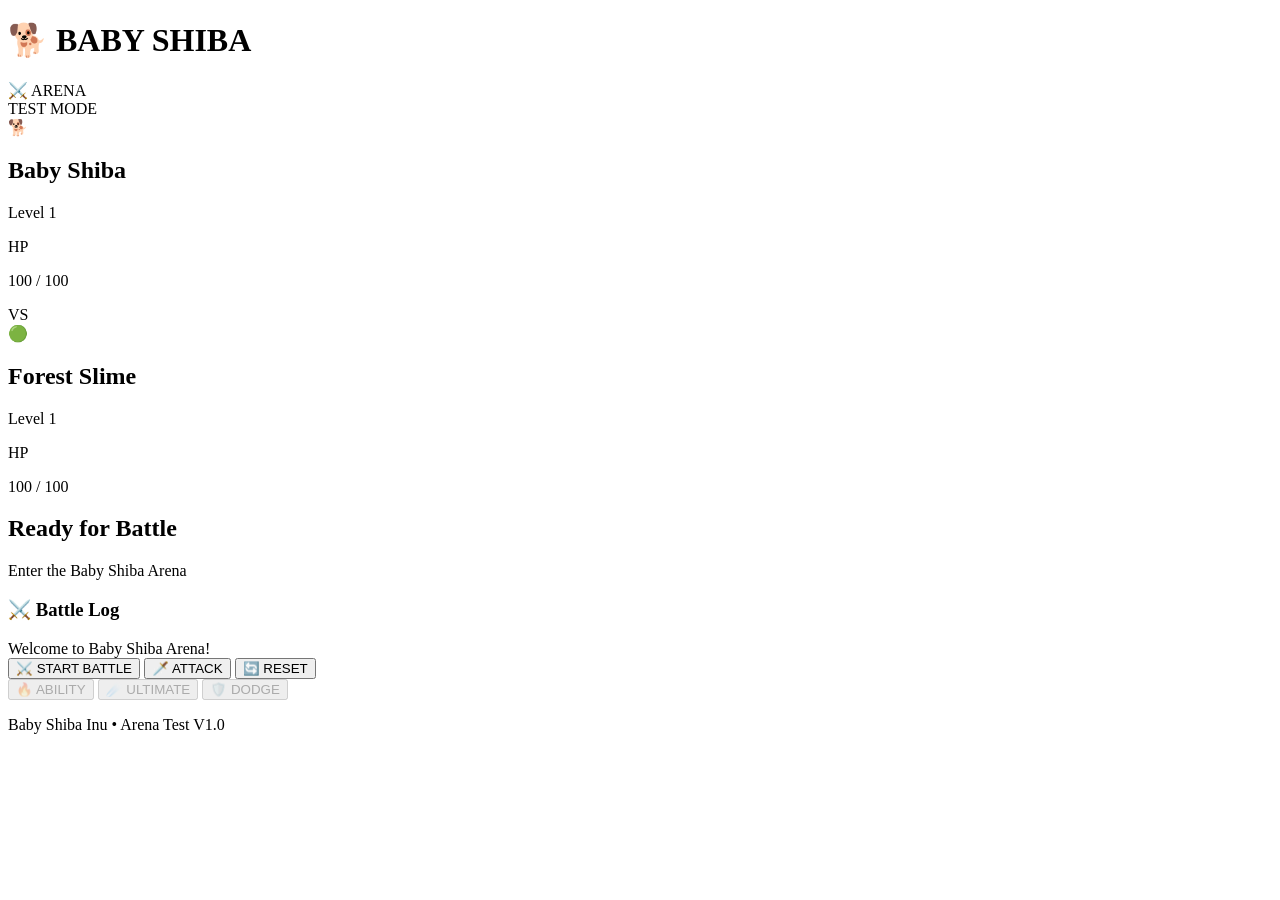
==== arena.html @ e3e22c61 "Create arena.html" ====
<!DOCTYPE html>
<html lang="en">

<head>
    <meta charset="UTF-8">

    <meta
        name="viewport"
        content="width=device-width, initial-scale=1.0"
    >

    <title>Baby Shiba Arena</title>

    <link rel="stylesheet" href="arena.css">
</head>

<body>

    <!-- =====================================
         BABY SHIBA ARENA
    ====================================== -->

    <main class="arena">

        <!-- HEADER -->

        <header class="arena-header">

            <div class="logo-area">
                <h1>🐕 BABY SHIBA</h1>
                <span>⚔️ ARENA</span>
            </div>

            <div class="test-badge">
                TEST MODE
            </div>

        </header>


        <!-- HERO SECTION -->

        <section class="battle-area">

            <!-- PLAYER -->

            <div class="fighter player">

                <div class="character-icon">
                    🐕
                </div>

                <h2>Baby Shiba</h2>

                <p class="level">
                    Level 1
                </p>

                <div class="stat-label">
                    HP
                </div>

                <div class="health-bar">
                    <div
                        id="player-hp-bar"
                        class="health-fill player-hp"
                    ></div>
                </div>

                <p id="player-hp">
                    100 / 100
                </p>

            </div>


            <!-- VS -->

            <div class="vs">
                VS
            </div>


            <!-- ENEMY -->

            <div class="fighter enemy">

                <div class="character-icon">
                    🟢
                </div>

                <h2>Forest Slime</h2>

                <p class="level">
                    Level 1
                </p>

                <div class="stat-label">
                    HP
                </div>

                <div class="health-bar">
                    <div
                        id="enemy-hp-bar"
                        class="health-fill enemy-hp"
                    ></div>
                </div>

                <p id="enemy-hp">
                    100 / 100
                </p>

            </div>

        </section>


        <!-- BATTLE MESSAGE -->

        <section class="battle-message">

            <h2 id="battle-status">
                Ready for Battle
            </h2>

            <p id="battle-subtitle">
                Enter the Baby Shiba Arena
            </p>

        </section>


        <!-- BATTLE LOG -->

        <section class="battle-log-section">

            <h3>⚔️ Battle Log</h3>

            <div id="battle-log">

                <div>
                    Welcome to Baby Shiba Arena!
                </div>

            </div>

        </section>


        <!-- CONTROLS -->

        <section class="battle-controls">

            <button
                class="start-button"
                onclick="startArenaBattle()"
            >
                ⚔️ START BATTLE
            </button>

            <button
                class="attack-button"
                onclick="playerAttack()"
            >
                🗡️ ATTACK
            </button>

            <button
                class="reset-button"
                onclick="resetArena()"
            >
                🔄 RESET
            </button>

        </section>


        <!-- FUTURE ABILITIES -->

        <section class="future-controls">

            <button disabled>
                🔥 ABILITY
            </button>

            <button disabled>
                ☄️ ULTIMATE
            </button>

            <button disabled>
                🛡️ DODGE
            </button>

        </section>


        <!-- FOOTER -->

        <footer>

            <p>
                Baby Shiba Inu • Arena Test V1.0
            </p>

        </footer>

    </main>


    <!-- ARENA JAVASCRIPT -->

    <script src="arena.js"></script>

</body>

              </html>
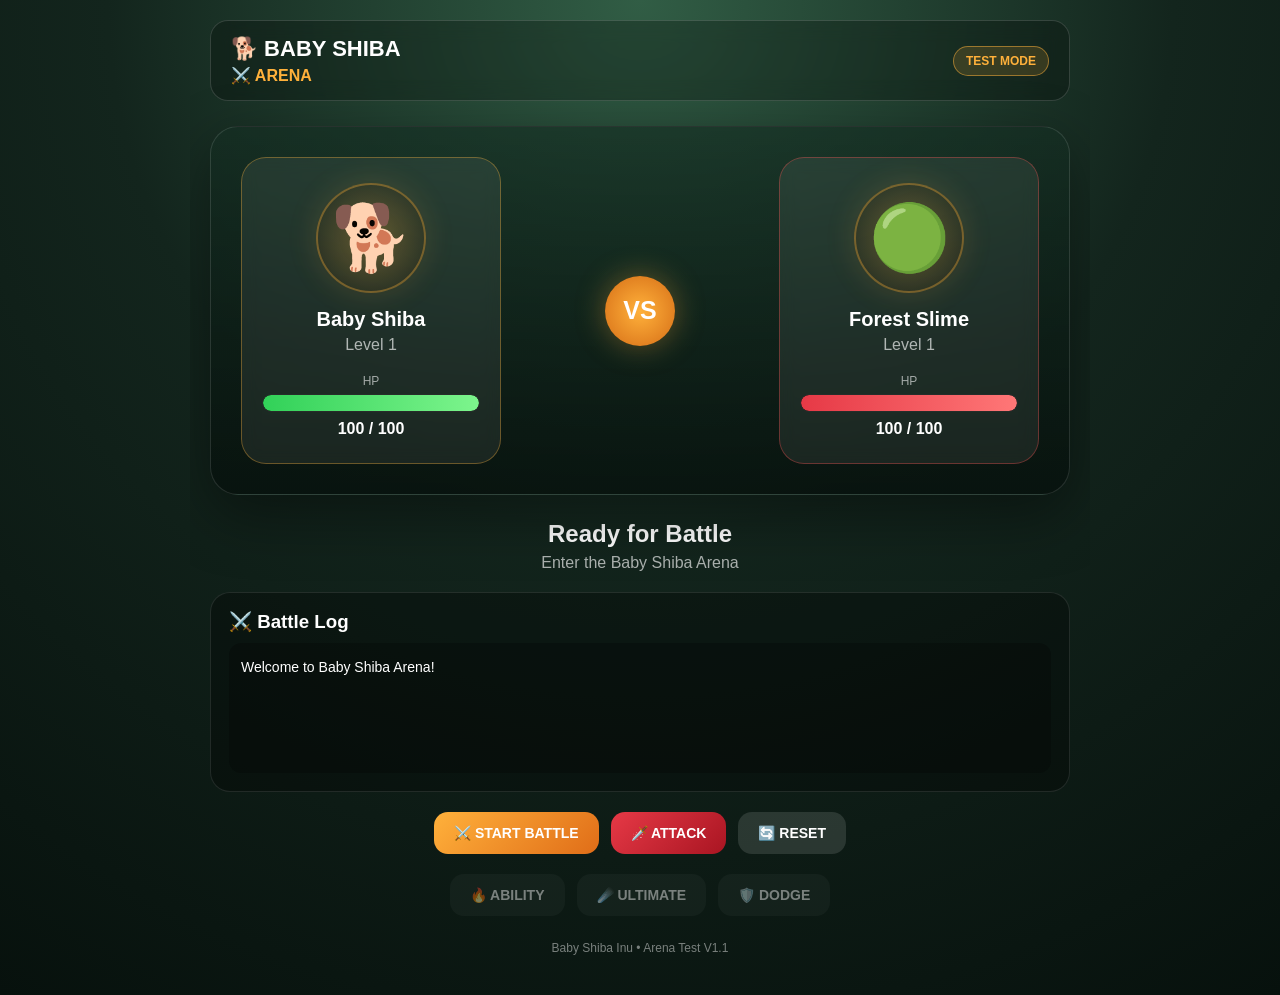
==== commit fa0e4f68: "Create arena.html" ====
--- a/arena.html
+++ b/arena.html
@@ -16,10 +16,6 @@
 
 <body>
 
-    <!-- =====================================
-         BABY SHIBA ARENA
-    ====================================== -->
-
     <main class="arena">
 
         <!-- HEADER -->
@@ -38,7 +34,7 @@
         </header>
 
 
-        <!-- HERO SECTION -->
+        <!-- BATTLE AREA -->
 
         <section class="battle-area">
 
@@ -61,10 +57,12 @@
                 </div>
 
                 <div class="health-bar">
+
                     <div
                         id="player-hp-bar"
                         class="health-fill player-hp"
                     ></div>
+
                 </div>
 
                 <p id="player-hp">
@@ -100,10 +98,12 @@
                 </div>
 
                 <div class="health-bar">
+
                     <div
                         id="enemy-hp-bar"
                         class="health-fill enemy-hp"
                     ></div>
+
                 </div>
 
                 <p id="enemy-hp">
@@ -147,7 +147,7 @@
         </section>
 
 
-        <!-- CONTROLS -->
+        <!-- MAIN CONTROLS -->
 
         <section class="battle-controls">
 
@@ -175,19 +175,25 @@
         </section>
 
 
-        <!-- FUTURE ABILITIES -->
+        <!-- ABILITIES -->
 
         <section class="future-controls">
 
-            <button disabled>
+            <button
+                onclick="playerAbility()"
+            >
                 🔥 ABILITY
             </button>
 
-            <button disabled>
+            <button
+                onclick="playerUltimate()"
+            >
                 ☄️ ULTIMATE
             </button>
 
-            <button disabled>
+            <button
+                onclick="playerDodge()"
+            >
                 🛡️ DODGE
             </button>
 
@@ -199,7 +205,7 @@
         <footer>
 
             <p>
-                Baby Shiba Inu • Arena Test V1.0
+                Baby Shiba Inu • Arena Test V1.1
             </p>
 
         </footer>
@@ -207,10 +213,8 @@
     </main>
 
 
-    <!-- ARENA JAVASCRIPT -->
-
     <script src="arena.js"></script>
 
 </body>
 
-              </html>
+          </html>
--- a/arena.css
+++ b/arena.css
@@ -0,0 +1,465 @@
+/* =========================================
+   BABY SHIBA ARENA
+   TEST VERSION 1.0
+========================================= */
+
+* {
+    box-sizing: border-box;
+    margin: 0;
+    padding: 0;
+}
+
+body {
+    min-height: 100vh;
+    font-family: Arial, sans-serif;
+    background:
+        radial-gradient(circle at top, #315d45 0%, #13251d 45%, #07110d 100%);
+    color: #ffffff;
+}
+
+
+/* =========================================
+   MAIN ARENA
+========================================= */
+
+.arena {
+    width: 100%;
+    max-width: 900px;
+    min-height: 100vh;
+    margin: auto;
+    padding: 20px;
+    overflow: hidden;
+}
+
+
+/* =========================================
+   HEADER
+========================================= */
+
+.arena-header {
+    display: flex;
+    justify-content: space-between;
+    align-items: center;
+    padding: 15px 20px;
+    border: 1px solid rgba(255, 255, 255, 0.15);
+    border-radius: 18px;
+    background: rgba(0, 0, 0, 0.25);
+    backdrop-filter: blur(10px);
+}
+
+.logo-area h1 {
+    font-size: 22px;
+}
+
+.logo-area span {
+    display: block;
+    margin-top: 4px;
+    color: #ffb13b;
+    font-weight: bold;
+}
+
+.test-badge {
+    padding: 7px 12px;
+    border-radius: 20px;
+    background: rgba(255, 177, 59, 0.15);
+    border: 1px solid rgba(255, 177, 59, 0.5);
+    color: #ffb13b;
+    font-size: 12px;
+    font-weight: bold;
+}
+
+
+/* =========================================
+   BATTLE AREA
+========================================= */
+
+.battle-area {
+    position: relative;
+    display: flex;
+    align-items: center;
+    justify-content: space-between;
+    gap: 25px;
+
+    min-height: 360px;
+    margin-top: 25px;
+    padding: 30px;
+
+    border-radius: 28px;
+
+    background:
+        linear-gradient(
+            rgba(20, 45, 34, 0.65),
+            rgba(7, 17, 13, 0.85)
+        );
+
+    border: 1px solid rgba(255, 255, 255, 0.12);
+
+    box-shadow:
+        0 20px 60px rgba(0, 0, 0, 0.4);
+}
+
+
+/* =========================================
+   FIGHTERS
+========================================= */
+
+.fighter {
+    width: 260px;
+    text-align: center;
+    padding: 25px 20px;
+
+    border-radius: 25px;
+
+    background: rgba(255, 255, 255, 0.07);
+
+    border: 1px solid rgba(255, 255, 255, 0.12);
+
+    backdrop-filter: blur(8px);
+
+    transition: transform 0.2s ease;
+}
+
+.fighter:hover {
+    transform: translateY(-5px);
+}
+
+.player {
+    border-color: rgba(255, 177, 59, 0.35);
+}
+
+.enemy {
+    border-color: rgba(255, 80, 80, 0.35);
+}
+
+
+/* =========================================
+   CHARACTER ICON
+========================================= */
+
+.character-icon {
+    display: flex;
+    align-items: center;
+    justify-content: center;
+
+    width: 110px;
+    height: 110px;
+
+    margin: 0 auto 15px;
+
+    border-radius: 50%;
+
+    font-size: 65px;
+
+    background:
+        radial-gradient(
+            circle,
+            rgba(255, 177, 59, 0.3),
+            rgba(0, 0, 0, 0.25)
+        );
+
+    border: 2px solid rgba(255, 177, 59, 0.35);
+
+    box-shadow:
+        0 0 30px rgba(255, 177, 59, 0.15);
+}
+
+
+/* =========================================
+   TEXT
+========================================= */
+
+.fighter h2 {
+    font-size: 20px;
+    margin-bottom: 5px;
+}
+
+.level {
+    color: rgba(255, 255, 255, 0.65);
+    margin-bottom: 20px;
+}
+
+.stat-label {
+    font-size: 12px;
+    color: rgba(255, 255, 255, 0.6);
+    margin-bottom: 6px;
+}
+
+
+/* =========================================
+   HEALTH BAR
+========================================= */
+
+.health-bar {
+    width: 100%;
+    height: 18px;
+
+    overflow: hidden;
+
+    border-radius: 20px;
+
+    background: rgba(0, 0, 0, 0.5);
+
+    border: 1px solid rgba(255, 255, 255, 0.1);
+}
+
+.health-fill {
+    height: 100%;
+    width: 100%;
+
+    border-radius: 20px;
+
+    transition:
+        width 0.35s ease,
+        background 0.35s ease;
+}
+
+.player-hp {
+    background: linear-gradient(
+        90deg,
+        #31d158,
+        #7df58d
+    );
+}
+
+.enemy-hp {
+    background: linear-gradient(
+        90deg,
+        #e63946,
+        #ff7777
+    );
+}
+
+#player-hp,
+#enemy-hp {
+    margin-top: 8px;
+    font-weight: bold;
+}
+
+
+/* =========================================
+   VS
+========================================= */
+
+.vs {
+    display: flex;
+    align-items: center;
+    justify-content: center;
+
+    min-width: 70px;
+    height: 70px;
+
+    border-radius: 50%;
+
+    font-size: 25px;
+    font-weight: 900;
+
+    background:
+        radial-gradient(
+            circle,
+            #ffb13b,
+            #d56d16
+        );
+
+    color: #ffffff;
+
+    box-shadow:
+        0 0 30px rgba(255, 177, 59, 0.35);
+}
+
+
+/* =========================================
+   BATTLE MESSAGE
+========================================= */
+
+.battle-message {
+    text-align: center;
+    margin-top: 25px;
+}
+
+.battle-message h2 {
+    font-size: 24px;
+}
+
+.battle-message p {
+    margin-top: 6px;
+    color: rgba(255, 255, 255, 0.65);
+}
+
+
+/* =========================================
+   BATTLE LOG
+========================================= */
+
+.battle-log-section {
+    margin-top: 20px;
+
+    padding: 18px;
+
+    border-radius: 20px;
+
+    background: rgba(0, 0, 0, 0.3);
+
+    border: 1px solid rgba(255, 255, 255, 0.1);
+}
+
+.battle-log-section h3 {
+    margin-bottom: 10px;
+}
+
+#battle-log {
+    height: 130px;
+
+    overflow-y: auto;
+
+    padding: 12px;
+
+    border-radius: 12px;
+
+    background: rgba(0, 0, 0, 0.25);
+
+    font-size: 14px;
+
+    line-height: 1.8;
+}
+
+
+/* =========================================
+   BUTTONS
+========================================= */
+
+.battle-controls,
+.future-controls {
+    display: flex;
+
+    justify-content: center;
+
+    flex-wrap: wrap;
+
+    gap: 12px;
+
+    margin-top: 20px;
+}
+
+button {
+    border: none;
+
+    border-radius: 14px;
+
+    padding: 13px 20px;
+
+    color: white;
+
+    font-size: 14px;
+
+    font-weight: bold;
+
+    cursor: pointer;
+
+    transition:
+        transform 0.15s ease,
+        opacity 0.15s ease;
+}
+
+button:hover {
+    transform: translateY(-2px);
+}
+
+button:active {
+    transform: scale(0.97);
+}
+
+.start-button {
+    background: linear-gradient(
+        135deg,
+        #ffb13b,
+        #e06d18
+    );
+}
+
+.attack-button {
+    background: linear-gradient(
+        135deg,
+        #e63946,
+        #a91522
+    );
+}
+
+.reset-button {
+    background: rgba(255, 255, 255, 0.12);
+}
+
+.future-controls button {
+    background: rgba(255, 255, 255, 0.08);
+    opacity: 0.45;
+    cursor: not-allowed;
+}
+
+
+/* =========================================
+   FOOTER
+========================================= */
+
+footer {
+    text-align: center;
+
+    margin-top: 25px;
+
+    padding-bottom: 20px;
+
+    color: rgba(255, 255, 255, 0.45);
+
+    font-size: 12px;
+}
+
+
+/* =========================================
+   MOBILE
+========================================= */
+
+@media (max-width: 700px) {
+
+    .arena {
+        padding: 12px;
+    }
+
+    .arena-header {
+        padding: 12px;
+    }
+
+    .logo-area h1 {
+        font-size: 17px;
+    }
+
+    .battle-area {
+        flex-direction: column;
+        padding: 20px;
+        min-height: auto;
+    }
+
+    .fighter {
+        width: 100%;
+        max-width: 320px;
+    }
+
+    .vs {
+        width: 60px;
+        min-width: 60px;
+        height: 60px;
+        font-size: 20px;
+    }
+
+    .character-icon {
+        width: 90px;
+        height: 90px;
+        font-size: 52px;
+    }
+
+    .battle-message h2 {
+        font-size: 20px;
+    }
+
+    button {
+        width: 100%;
+        max-width: 320px;
+    }
+  }
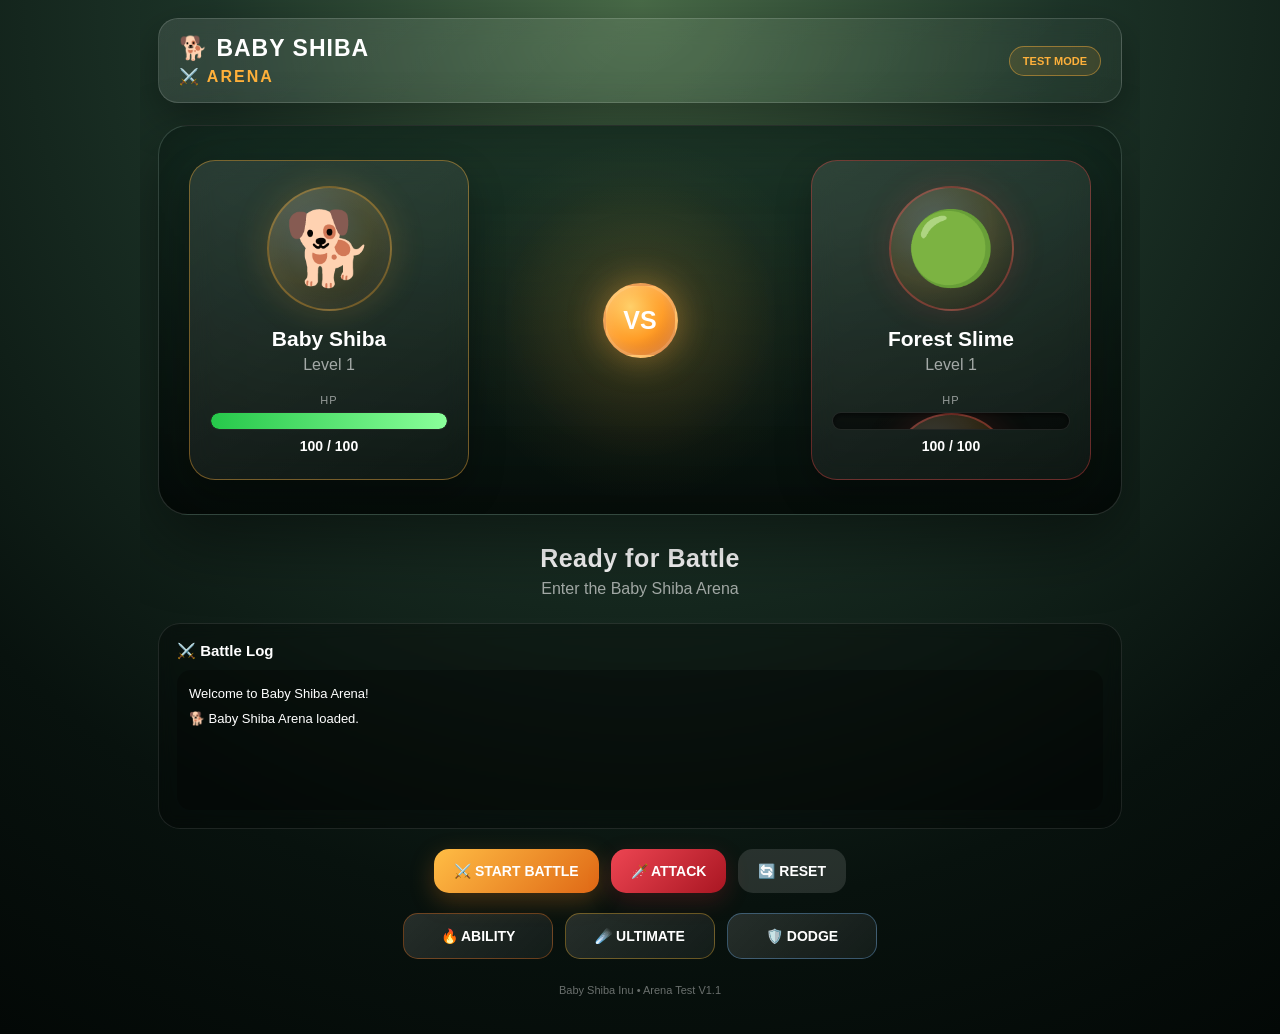
==== commit 718e5df2: "Update arena.html" ====
--- a/arena.html
+++ b/arena.html
@@ -83,9 +83,14 @@
 
             <div class="fighter enemy">
 
-                <div class="character-icon">
-                    🟢
-                </div>
+                
+                     <div
+    id="enemy-character"
+    class="character-icon enemy-character"
+>
+    🟢
+                     </div>
+                
 
                 <h2>Forest Slime</h2>
 
@@ -98,7 +103,12 @@
                 </div>
 
                 <div class="health-bar">
-
+<div
+    id="enemy-character"
+    class="character-icon enemy-character"
+>
+    🟢
+                    </div>
                     <div
                         id="enemy-hp-bar"
                         class="health-fill enemy-hp"
--- a/arena.css
+++ b/arena.css
@@ -1,6 +1,6 @@
 /* =========================================
    BABY SHIBA ARENA
-   TEST VERSION 1.0
+   VISUAL VERSION 1.2
 ========================================= */
 
 * {
@@ -11,10 +11,19 @@
 
 body {
     min-height: 100vh;
+
     font-family: Arial, sans-serif;
-    background:
-        radial-gradient(circle at top, #315d45 0%, #13251d 45%, #07110d 100%);
+
     color: #ffffff;
+
+    background:
+        radial-gradient(
+            circle at 50% 0%,
+            #496b48 0%,
+            #1d3428 35%,
+            #08120e 75%,
+            #030806 100%
+        );
 }
 
 
@@ -24,10 +33,14 @@
 
 .arena {
     width: 100%;
-    max-width: 900px;
+    max-width: 1000px;
+
     min-height: 100vh;
+
     margin: auto;
-    padding: 20px;
+
+    padding: 18px;
+
     overflow: hidden;
 }
 
@@ -37,34 +50,71 @@
 ========================================= */
 
 .arena-header {
+
     display: flex;
+
     justify-content: space-between;
+
     align-items: center;
-    padding: 15px 20px;
-    border: 1px solid rgba(255, 255, 255, 0.15);
-    border-radius: 18px;
-    background: rgba(0, 0, 0, 0.25);
-    backdrop-filter: blur(10px);
-}
+
+    padding: 16px 20px;
+
+    border-radius: 20px;
+
+    background:
+        linear-gradient(
+            135deg,
+            rgba(255,255,255,0.10),
+            rgba(255,255,255,0.03)
+        );
+
+    border: 1px solid rgba(255,255,255,0.15);
+
+    backdrop-filter: blur(12px);
+
+    box-shadow:
+        0 15px 40px rgba(0,0,0,0.35);
+}
+
 
 .logo-area h1 {
-    font-size: 22px;
-}
+
+    font-size: 23px;
+
+    letter-spacing: 1px;
+}
+
 
 .logo-area span {
+
     display: block;
-    margin-top: 4px;
+
+    margin-top: 5px;
+
     color: #ffb13b;
+
     font-weight: bold;
-}
+
+    letter-spacing: 2px;
+}
+
 
 .test-badge {
-    padding: 7px 12px;
+
+    padding: 8px 13px;
+
     border-radius: 20px;
-    background: rgba(255, 177, 59, 0.15);
-    border: 1px solid rgba(255, 177, 59, 0.5);
+
     color: #ffb13b;
-    font-size: 12px;
+
+    background:
+        rgba(255,177,59,0.12);
+
+    border:
+        1px solid rgba(255,177,59,0.45);
+
+    font-size: 11px;
+
     font-weight: bold;
 }
 
@@ -74,93 +124,205 @@
 ========================================= */
 
 .battle-area {
+
     position: relative;
+
     display: flex;
+
     align-items: center;
+
     justify-content: space-between;
+
     gap: 25px;
 
-    min-height: 360px;
-    margin-top: 25px;
+    min-height: 390px;
+
+    margin-top: 22px;
+
     padding: 30px;
 
-    border-radius: 28px;
-
-    background:
+    border-radius: 30px;
+
+    overflow: hidden;
+
+    background:
+
+        radial-gradient(
+            circle at 50% 50%,
+            rgba(255,177,59,0.10),
+            transparent 35%
+        ),
+
         linear-gradient(
-            rgba(20, 45, 34, 0.65),
-            rgba(7, 17, 13, 0.85)
-        );
-
-    border: 1px solid rgba(255, 255, 255, 0.12);
-
-    box-shadow:
-        0 20px 60px rgba(0, 0, 0, 0.4);
-}
-
-
-/* =========================================
-   FIGHTERS
-========================================= */
-
-.fighter {
-    width: 260px;
-    text-align: center;
-    padding: 25px 20px;
-
-    border-radius: 25px;
-
-    background: rgba(255, 255, 255, 0.07);
-
-    border: 1px solid rgba(255, 255, 255, 0.12);
-
-    backdrop-filter: blur(8px);
-
-    transition: transform 0.2s ease;
-}
-
-.fighter:hover {
-    transform: translateY(-5px);
-}
-
-.player {
-    border-color: rgba(255, 177, 59, 0.35);
-}
-
-.enemy {
-    border-color: rgba(255, 80, 80, 0.35);
-}
-
-
-/* =========================================
-   CHARACTER ICON
-========================================= */
-
-.character-icon {
-    display: flex;
-    align-items: center;
-    justify-content: center;
-
-    width: 110px;
-    height: 110px;
-
-    margin: 0 auto 15px;
+            rgba(20,45,34,0.72),
+            rgba(5,12,9,0.92)
+        );
+
+    border:
+        1px solid rgba(255,255,255,0.13);
+
+    box-shadow:
+        inset 0 0 80px rgba(0,0,0,0.35),
+        0 25px 70px rgba(0,0,0,0.45);
+}
+
+
+/* Decorative arena glow */
+
+.battle-area::before {
+
+    content: "";
+
+    position: absolute;
+
+    width: 280px;
+    height: 280px;
+
+    left: 50%;
+    top: 50%;
+
+    transform:
+        translate(-50%, -50%);
 
     border-radius: 50%;
-
-    font-size: 65px;
 
     background:
         radial-gradient(
             circle,
-            rgba(255, 177, 59, 0.3),
-            rgba(0, 0, 0, 0.25)
-        );
-
-    border: 2px solid rgba(255, 177, 59, 0.35);
-
-    box-shadow:
-        0 0 30px rgba(255, 177, 59, 0.15);
+            rgba(255,177,59,0.12),
+            transparent 70%
+        );
+
+    pointer-events: none;
+}
+
+
+/* =========================================
+   FIGHTERS
+========================================= */
+
+.fighter {
+
+    position: relative;
+
+    z-index: 2;
+
+    width: 280px;
+
+    text-align: center;
+
+    padding: 25px 20px;
+
+    border-radius: 26px;
+
+    background:
+        linear-gradient(
+            145deg,
+            rgba(255,255,255,0.10),
+            rgba(255,255,255,0.035)
+        );
+
+    border:
+        1px solid rgba(255,255,255,0.12);
+
+    backdrop-filter: blur(12px);
+
+    box-shadow:
+        0 15px 35px rgba(0,0,0,0.28);
+
+    transition:
+        transform 0.2s ease,
+        box-shadow 0.2s ease;
+}
+
+
+.fighter:hover {
+
+    transform:
+        translateY(-5px);
+
+    box-shadow:
+        0 20px 45px rgba(0,0,0,0.4);
+}
+
+
+.player {
+
+    border-color:
+        rgba(255,177,59,0.40);
+}
+
+
+.enemy {
+
+    border-color:
+        rgba(255,70,70,0.35);
+}
+
+
+/* =========================================
+   CHARACTER ICON
+========================================= */
+
+.character-icon {
+
+    display: flex;
+
+    align-items: center;
+
+    justify-content: center;
+
+    width: 125px;
+    height: 125px;
+
+    margin:
+        0 auto 16px;
+
+    border-radius: 50%;
+
+    font-size: 72px;
+
+    background:
+
+        radial-gradient(
+            circle at 35% 30%,
+            rgba(255,255,255,0.20),
+            rgba(255,177,59,0.15),
+            rgba(0,0,0,0.25)
+        );
+
+    border:
+        2px solid rgba(255,177,59,0.35);
+
+    box-shadow:
+        0 0 35px rgba(255,177,59,0.18),
+        inset 0 0 25px rgba(255,255,255,0.08);
+
+    animation:
+        characterFloat 3s ease-in-out infinite;
+}
+
+
+.enemy .character-icon {
+
+    border-color:
+        rgba(255,80,80,0.35);
+
+    box-shadow:
+        0 0 35px rgba(255,70,70,0.14);
+}
+
+
+@keyframes characterFloat {
+
+    0%,
+    100% {
+        transform: translateY(0);
+    }
+
+    50% {
+        transform: translateY(-6px);
+    }
 }
 
 
@@ -169,18 +331,31 @@
 ========================================= */
 
 .fighter h2 {
-    font-size: 20px;
+
+    font-size: 21px;
+
     margin-bottom: 5px;
 }
 
+
 .level {
-    color: rgba(255, 255, 255, 0.65);
+
+    color:
+        rgba(255,255,255,0.60);
+
     margin-bottom: 20px;
 }
 
+
 .stat-label {
-    font-size: 12px;
-    color: rgba(255, 255, 255, 0.6);
+
+    font-size: 11px;
+
+    letter-spacing: 1px;
+
+    color:
+        rgba(255,255,255,0.55);
+
     margin-bottom: 6px;
 }
 
@@ -190,49 +365,75 @@
 ========================================= */
 
 .health-bar {
+
     width: 100%;
+
     height: 18px;
 
     overflow: hidden;
 
     border-radius: 20px;
 
-    background: rgba(0, 0, 0, 0.5);
-
-    border: 1px solid rgba(255, 255, 255, 0.1);
-}
+    background:
+        rgba(0,0,0,0.55);
+
+    border:
+        1px solid rgba(255,255,255,0.10);
+
+    box-shadow:
+        inset 0 2px 5px rgba(0,0,0,0.5);
+}
+
 
 .health-fill {
+
     height: 100%;
+
     width: 100%;
 
     border-radius: 20px;
 
     transition:
-        width 0.35s ease,
-        background 0.35s ease;
-}
+        width 0.35s ease;
+}
+
 
 .player-hp {
-    background: linear-gradient(
-        90deg,
-        #31d158,
-        #7df58d
-    );
-}
+
+    background:
+        linear-gradient(
+            90deg,
+            #26c84a,
+            #8aff9a
+        );
+
+    box-shadow:
+        0 0 12px rgba(60,220,90,0.35);
+}
+
 
 .enemy-hp {
-    background: linear-gradient(
-        90deg,
-        #e63946,
-        #ff7777
-    );
-}
+
+    background:
+        linear-gradient(
+            90deg,
+            #d92838,
+            #ff7777
+        );
+
+    box-shadow:
+        0 0 12px rgba(255,60,60,0.30);
+}
+
 
 #player-hp,
 #enemy-hp {
+
     margin-top: 8px;
+
     font-weight: bold;
+
+    font-size: 14px;
 }
 
 
@@ -241,29 +442,57 @@
 ========================================= */
 
 .vs {
+
+    position: relative;
+
+    z-index: 3;
+
     display: flex;
+
     align-items: center;
+
     justify-content: center;
 
-    min-width: 70px;
-    height: 70px;
+    min-width: 75px;
+
+    height: 75px;
 
     border-radius: 50%;
 
     font-size: 25px;
+
     font-weight: 900;
 
     background:
         radial-gradient(
-            circle,
-            #ffb13b,
-            #d56d16
-        );
-
-    color: #ffffff;
-
-    box-shadow:
-        0 0 30px rgba(255, 177, 59, 0.35);
+            circle at 35% 30%,
+            #ffd06a,
+            #ff9d27,
+            #c85810
+        );
+
+    border:
+        3px solid rgba(255,255,255,0.25);
+
+    box-shadow:
+        0 0 35px rgba(255,177,59,0.40),
+        inset 0 0 15px rgba(255,255,255,0.25);
+
+    animation:
+        vsPulse 2s ease-in-out infinite;
+}
+
+
+@keyframes vsPulse {
+
+    0%,
+    100% {
+        transform: scale(1);
+    }
+
+    50% {
+        transform: scale(1.06);
+    }
 }
 
 
@@ -272,17 +501,29 @@
 ========================================= */
 
 .battle-message {
+
     text-align: center;
-    margin-top: 25px;
-}
+
+    margin-top: 24px;
+
+    padding: 5px;
+}
+
 
 .battle-message h2 {
-    font-size: 24px;
-}
+
+    font-size: 25px;
+
+    letter-spacing: 0.5px;
+}
+
 
 .battle-message p {
-    margin-top: 6px;
-    color: rgba(255, 255, 255, 0.65);
+
+    margin-top: 7px;
+
+    color:
+        rgba(255,255,255,0.62);
 }
 
 
@@ -291,35 +532,49 @@
 ========================================= */
 
 .battle-log-section {
+
     margin-top: 20px;
 
     padding: 18px;
 
-    border-radius: 20px;
-
-    background: rgba(0, 0, 0, 0.3);
-
-    border: 1px solid rgba(255, 255, 255, 0.1);
-}
+    border-radius: 22px;
+
+    background:
+        rgba(0,0,0,0.28);
+
+    border:
+        1px solid rgba(255,255,255,0.10);
+
+    backdrop-filter: blur(8px);
+}
+
 
 .battle-log-section h3 {
+
     margin-bottom: 10px;
-}
+
+    font-size: 15px;
+}
+
 
 #battle-log {
-    height: 130px;
+
+    height: 140px;
 
     overflow-y: auto;
 
     padding: 12px;
 
-    border-radius: 12px;
-
-    background: rgba(0, 0, 0, 0.25);
-
-    font-size: 14px;
-
-    line-height: 1.8;
+    border-radius: 14px;
+
+    background:
+        rgba(0,0,0,0.28);
+
+    font-size: 13px;
+
+    line-height: 1.9;
+
+    scrollbar-width: thin;
 }
 
 
@@ -329,6 +584,7 @@
 
 .battle-controls,
 .future-controls {
+
     display: flex;
 
     justify-content: center;
@@ -340,14 +596,16 @@
     margin-top: 20px;
 }
 
+
 button {
+
     border: none;
 
-    border-radius: 14px;
-
-    padding: 13px 20px;
-
-    color: white;
+    border-radius: 15px;
+
+    padding: 14px 20px;
+
+    color: #ffffff;
 
     font-size: 14px;
 
@@ -357,41 +615,105 @@
 
     transition:
         transform 0.15s ease,
-        opacity 0.15s ease;
-}
+        box-shadow 0.15s ease,
+        filter 0.15s ease;
+}
+
 
 button:hover {
-    transform: translateY(-2px);
-}
+
+    transform:
+        translateY(-3px);
+
+    filter:
+        brightness(1.08);
+}
+
 
 button:active {
-    transform: scale(0.97);
-}
+
+    transform:
+        scale(0.96);
+}
+
+
+/* =========================================
+   MAIN BUTTONS
+========================================= */
 
 .start-button {
-    background: linear-gradient(
-        135deg,
-        #ffb13b,
-        #e06d18
-    );
-}
+
+    background:
+        linear-gradient(
+            135deg,
+            #ffbd45,
+            #df6815
+        );
+
+    box-shadow:
+        0 8px 25px rgba(255,140,30,0.25);
+}
+
 
 .attack-button {
-    background: linear-gradient(
-        135deg,
-        #e63946,
-        #a91522
-    );
-}
+
+    background:
+        linear-gradient(
+            135deg,
+            #ed4552,
+            #a91622
+        );
+
+    box-shadow:
+        0 8px 25px rgba(220,40,50,0.20);
+}
+
 
 .reset-button {
-    background: rgba(255, 255, 255, 0.12);
-}
+
+    background:
+        rgba(255,255,255,0.12);
+}
+
+
+/* =========================================
+   ABILITY BUTTONS
+========================================= */
 
 .future-controls button {
-    background: rgba(255, 255, 255, 0.08);
-    opacity: 0.45;
-    cursor: not-allowed;
+
+    min-width: 150px;
+
+    background:
+        linear-gradient(
+            135deg,
+            rgba(255,255,255,0.12),
+            rgba(255,255,255,0.05)
+        );
+
+    border:
+        1px solid rgba(255,255,255,0.12);
+}
+
+
+.future-controls button:first-child {
+
+    border-color:
+        rgba(255,120,30,0.35);
+}
+
+
+.future-controls button:nth-child(2) {
+
+    border-color:
+        rgba(255,190,50,0.35);
+}
+
+
+.future-controls button:nth-child(3) {
+
+    border-color:
+        rgba(120,190,255,0.35);
 }
 
 
@@ -400,15 +722,17 @@
 ========================================= */
 
 footer {
+
     text-align: center;
 
     margin-top: 25px;
 
     padding-bottom: 20px;
 
-    color: rgba(255, 255, 255, 0.45);
-
-    font-size: 12px;
+    color:
+        rgba(255,255,255,0.40);
+
+    font-size: 11px;
 }
 
 
@@ -419,47 +743,87 @@
 @media (max-width: 700px) {
 
     .arena {
-        padding: 12px;
-    }
+
+        padding: 10px;
+    }
+
 
     .arena-header {
-        padding: 12px;
-    }
+
+        padding: 13px 15px;
+    }
+
 
     .logo-area h1 {
+
         font-size: 17px;
     }
 
+
+    .logo-area span {
+
+        font-size: 12px;
+    }
+
+
     .battle-area {
+
         flex-direction: column;
+
         padding: 20px;
+
         min-height: auto;
-    }
+
+        gap: 18px;
+    }
+
 
     .fighter {
+
         width: 100%;
-        max-width: 320px;
-    }
+
+        max-width: 330px;
+    }
+
 
     .vs {
-        width: 60px;
-        min-width: 60px;
-        height: 60px;
+
+        width: 62px;
+
+        min-width: 62px;
+
+        height: 62px;
+
         font-size: 20px;
     }
 
+
     .character-icon {
-        width: 90px;
-        height: 90px;
-        font-size: 52px;
-    }
+
+        width: 95px;
+
+        height: 95px;
+
+        font-size: 55px;
+    }
+
 
     .battle-message h2 {
-        font-size: 20px;
-    }
+
+        font-size: 21px;
+    }
+
 
     button {
+
         width: 100%;
-        max-width: 320px;
-    }
-  }
+
+        max-width: 330px;
+    }
+
+
+    .future-controls button {
+
+        min-width: 0;
+    }
+}
